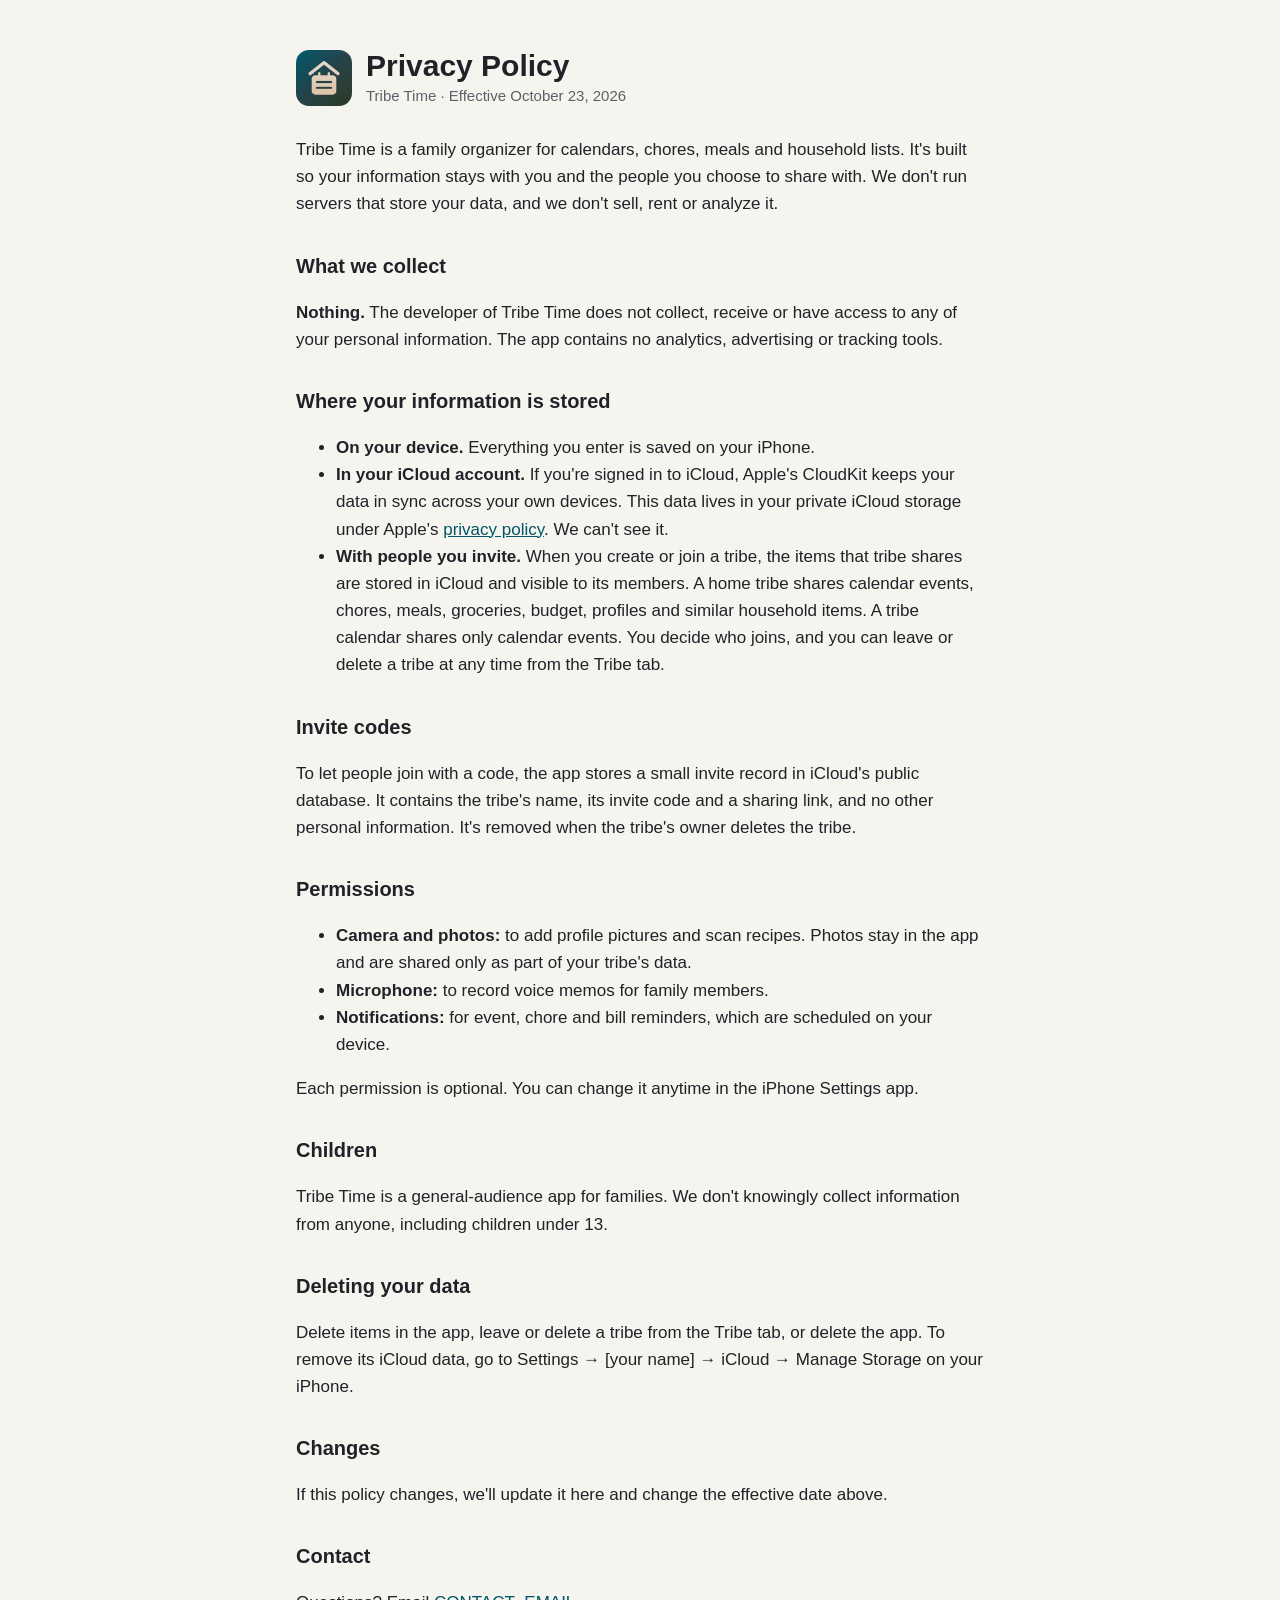
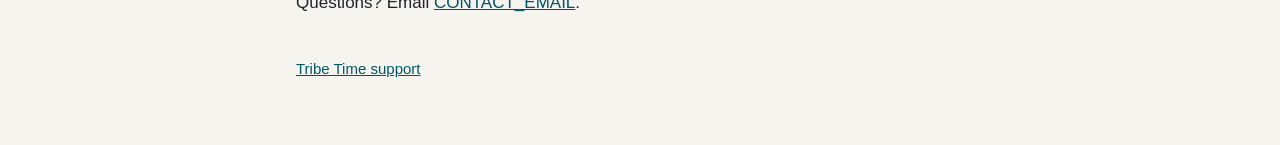
==== docs/privacy.html @ 21fc75c3 "Prepare for App Store submission - iPhone-only, portrait; ITSAppUsesNonExemptEncryption = NO - Add P" ====
<!doctype html>
<html lang="en">
<head>
<meta charset="utf-8">
<meta name="viewport" content="width=device-width, initial-scale=1">
<title>Tribe Time Privacy Policy</title>
<link rel="stylesheet" href="style.css">
</head>
<body>
<main>
<header><img src="icon.png" alt=""><div><h1>Privacy Policy</h1><div class="muted">Tribe Time · Effective October 23, 2026</div></div></header>

<p>Tribe Time is a family organizer for calendars, chores, meals and household lists. It's built so your information stays with you and the people you choose to share with. We don't run servers that store your data, and we don't sell, rent or analyze it.</p>

<h2>What we collect</h2>
<p><strong>Nothing.</strong> The developer of Tribe Time does not collect, receive or have access to any of your personal information. The app contains no analytics, advertising or tracking tools.</p>

<h2>Where your information is stored</h2>
<ul>
<li><strong>On your device.</strong> Everything you enter is saved on your iPhone.</li>
<li><strong>In your iCloud account.</strong> If you're signed in to iCloud, Apple's CloudKit keeps your data in sync across your own devices. This data lives in your private iCloud storage under Apple's <a href="https://www.apple.com/legal/privacy/">privacy policy</a>. We can't see it.</li>
<li><strong>With people you invite.</strong> When you create or join a tribe, the items that tribe shares are stored in iCloud and visible to its members. A home tribe shares calendar events, chores, meals, groceries, budget, profiles and similar household items. A tribe calendar shares only calendar events. You decide who joins, and you can leave or delete a tribe at any time from the Tribe tab.</li>
</ul>

<h2>Invite codes</h2>
<p>To let people join with a code, the app stores a small invite record in iCloud's public database. It contains the tribe's name, its invite code and a sharing link, and no other personal information. It's removed when the tribe's owner deletes the tribe.</p>

<h2>Permissions</h2>
<ul>
<li><strong>Camera and photos:</strong> to add profile pictures and scan recipes. Photos stay in the app and are shared only as part of your tribe's data.</li>
<li><strong>Microphone:</strong> to record voice memos for family members.</li>
<li><strong>Notifications:</strong> for event, chore and bill reminders, which are scheduled on your device.</li>
</ul>
<p>Each permission is optional. You can change it anytime in the iPhone Settings app.</p>

<h2>Children</h2>
<p>Tribe Time is a general-audience app for families. We don't knowingly collect information from anyone, including children under 13.</p>

<h2>Deleting your data</h2>
<p>Delete items in the app, leave or delete a tribe from the Tribe tab, or delete the app. To remove its iCloud data, go to Settings → [your name] → iCloud → Manage Storage on your iPhone.</p>

<h2>Changes</h2>
<p>If this policy changes, we'll update it here and change the effective date above.</p>

<h2>Contact</h2>
<p>Questions? Email <a href="mailto:CONTACT_EMAIL">CONTACT_EMAIL</a>.</p>

<nav><a href="index.html">Tribe Time support</a></nav>
</main>
</body>
</html>
---- docs/style.css ----
:root { --ink: #1f2328; --muted: #5b6168; --accent: #005667; --bg: #f6f4ef; --card: #ffffff; --line: #e3dfd5; }
@media (prefers-color-scheme: dark) {
  :root { --ink: #ece9e2; --muted: #a9adb3; --accent: #5f9aa8; --bg: #141615; --card: #1d201f; --line: #2c302e; }
}
* { box-sizing: border-box; }
body { margin: 0; background: var(--bg); color: var(--ink); font: 17px/1.6 -apple-system, BlinkMacSystemFont, "Segoe UI", sans-serif; }
main { max-width: 720px; margin: 0 auto; padding: 48px 16px 64px; }
header { display: flex; align-items: center; gap: 14px; margin-bottom: 28px; }
header img { width: 56px; height: 56px; border-radius: 13px; }
h1 { font-size: 30px; line-height: 1.2; margin: 0; }
h2 { font-size: 20px; margin: 32px 0 8px; }
p, li { color: var(--ink); }
.muted { color: var(--muted); font-size: 15px; }
a { color: var(--accent); }
.card { background: var(--card); border: 1px solid var(--line); border-radius: 14px; padding: 4px 20px; margin-top: 16px; }
nav { margin-top: 40px; font-size: 15px; }
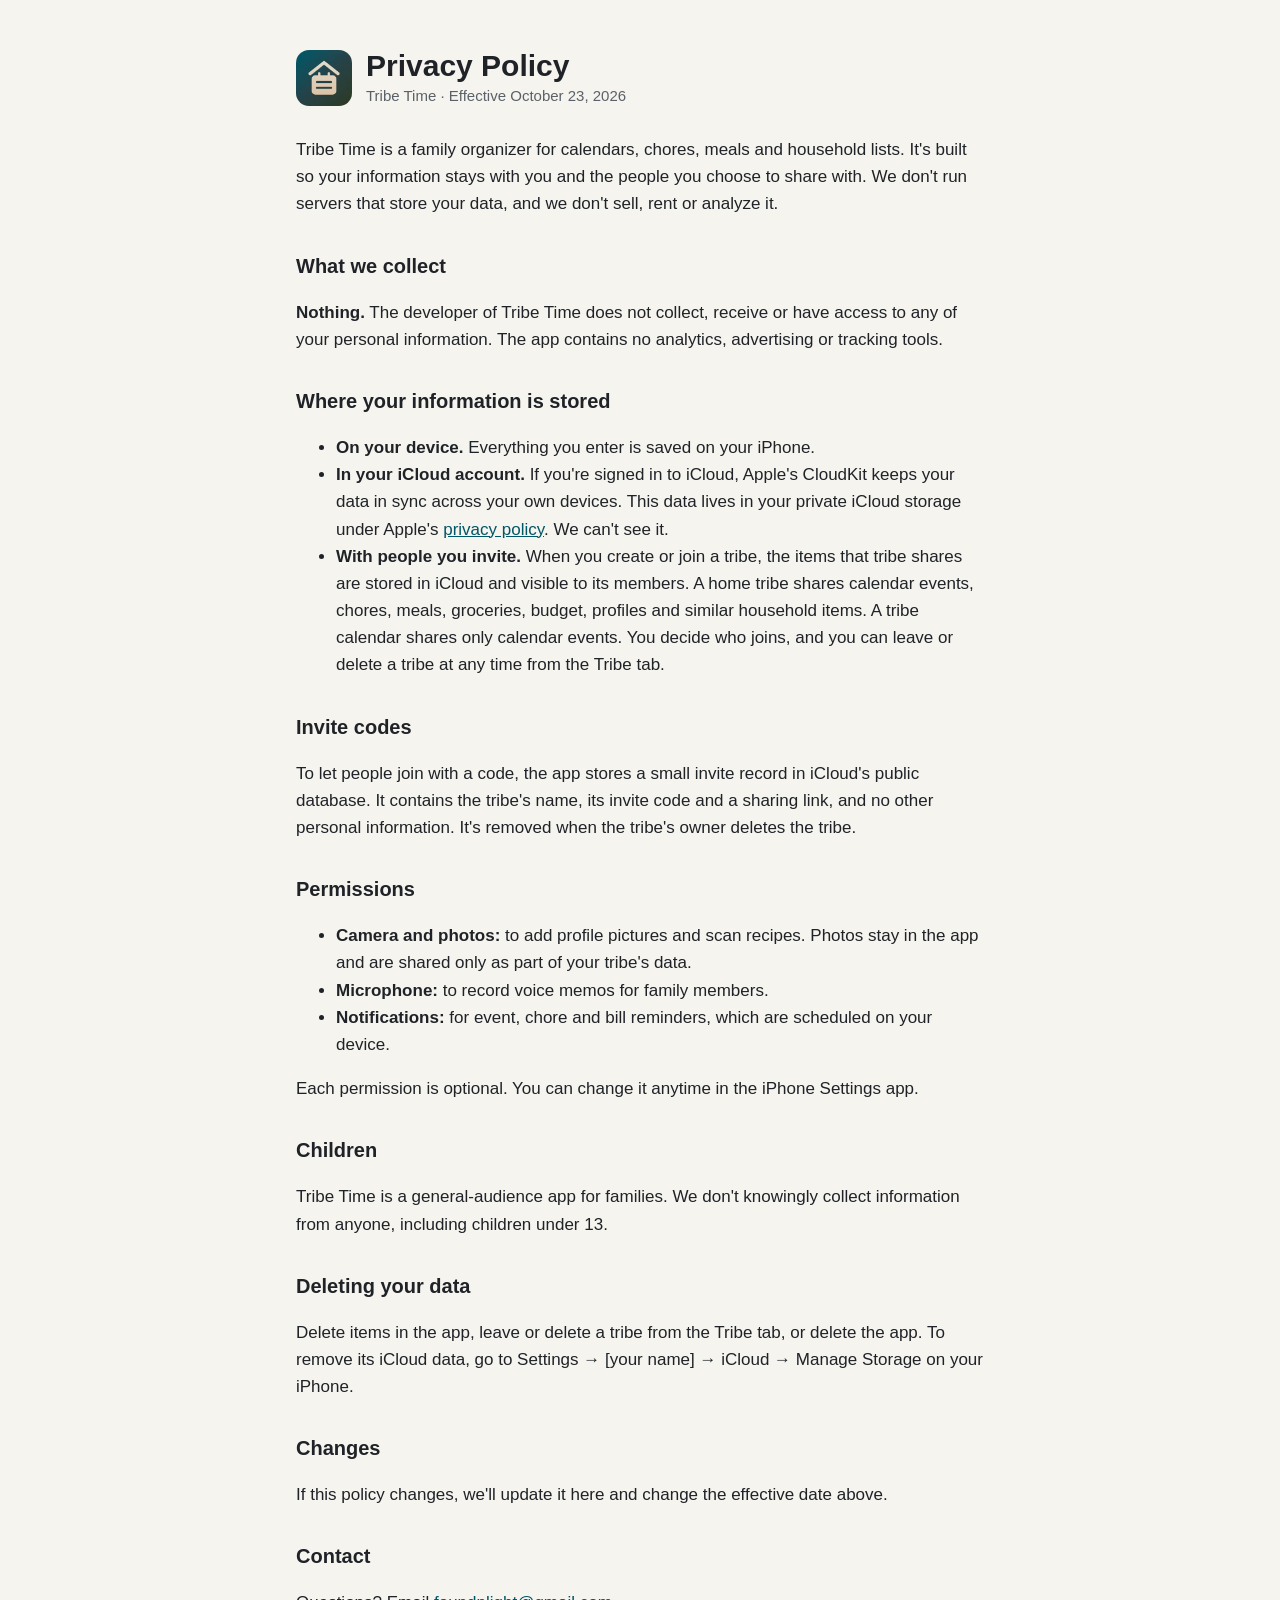
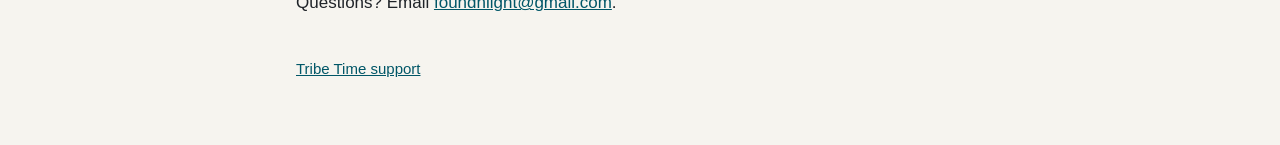
==== commit 5a2ffd6c: "Add contact email to privacy and support pages Co-Authored-By: Claude Opus 5.5 <noreply@anthropic.co" ====
--- a/docs/privacy.html
+++ b/docs/privacy.html
@@ -43,7 +43,7 @@
 <p>If this policy changes, we'll update it here and change the effective date above.</p>
 
 <h2>Contact</h2>
-<p>Questions? Email <a href="mailto:CONTACT_EMAIL">CONTACT_EMAIL</a>.</p>
+<p>Questions? Email <a href="mailto:foundnlight@gmail.com">foundnlight@gmail.com</a>.</p>
 
 <nav><a href="index.html">Tribe Time support</a></nav>
 </main>
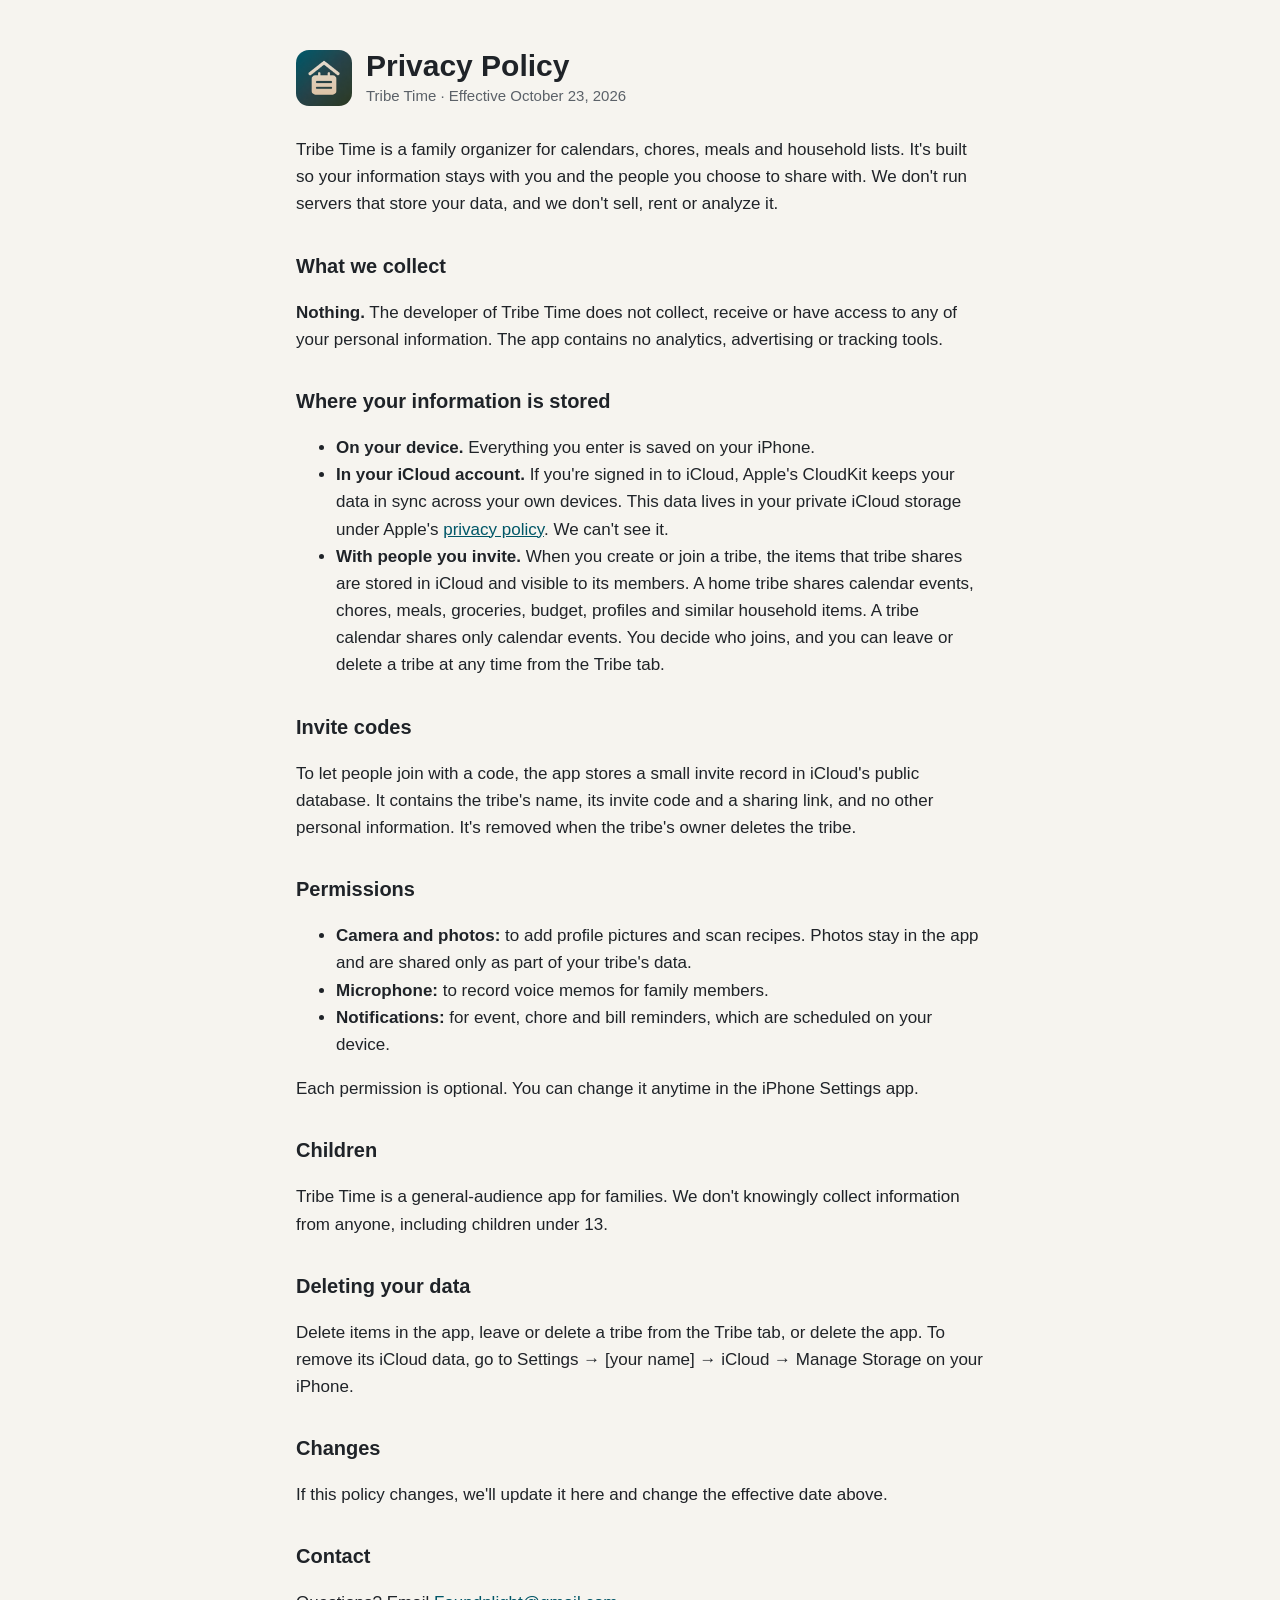
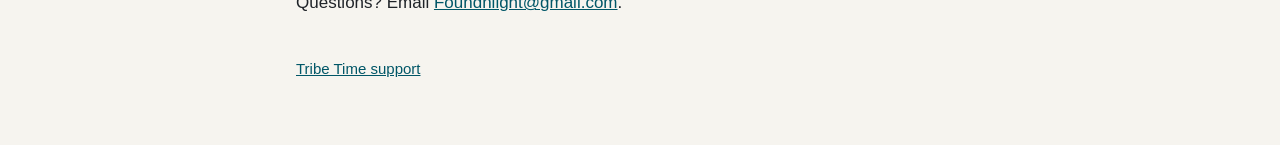
==== commit cb375669: "Capitalize contact email on pages Co-Authored-By: Claude Opus 5.5 <noreply@anthropic.com>" ====
--- a/docs/privacy.html
+++ b/docs/privacy.html
@@ -43,7 +43,7 @@
 <p>If this policy changes, we'll update it here and change the effective date above.</p>
 
 <h2>Contact</h2>
-<p>Questions? Email <a href="mailto:foundnlight@gmail.com">foundnlight@gmail.com</a>.</p>
+<p>Questions? Email <a href="mailto:Foundnlight@gmail.com">Foundnlight@gmail.com</a>.</p>
 
 <nav><a href="index.html">Tribe Time support</a></nav>
 </main>
